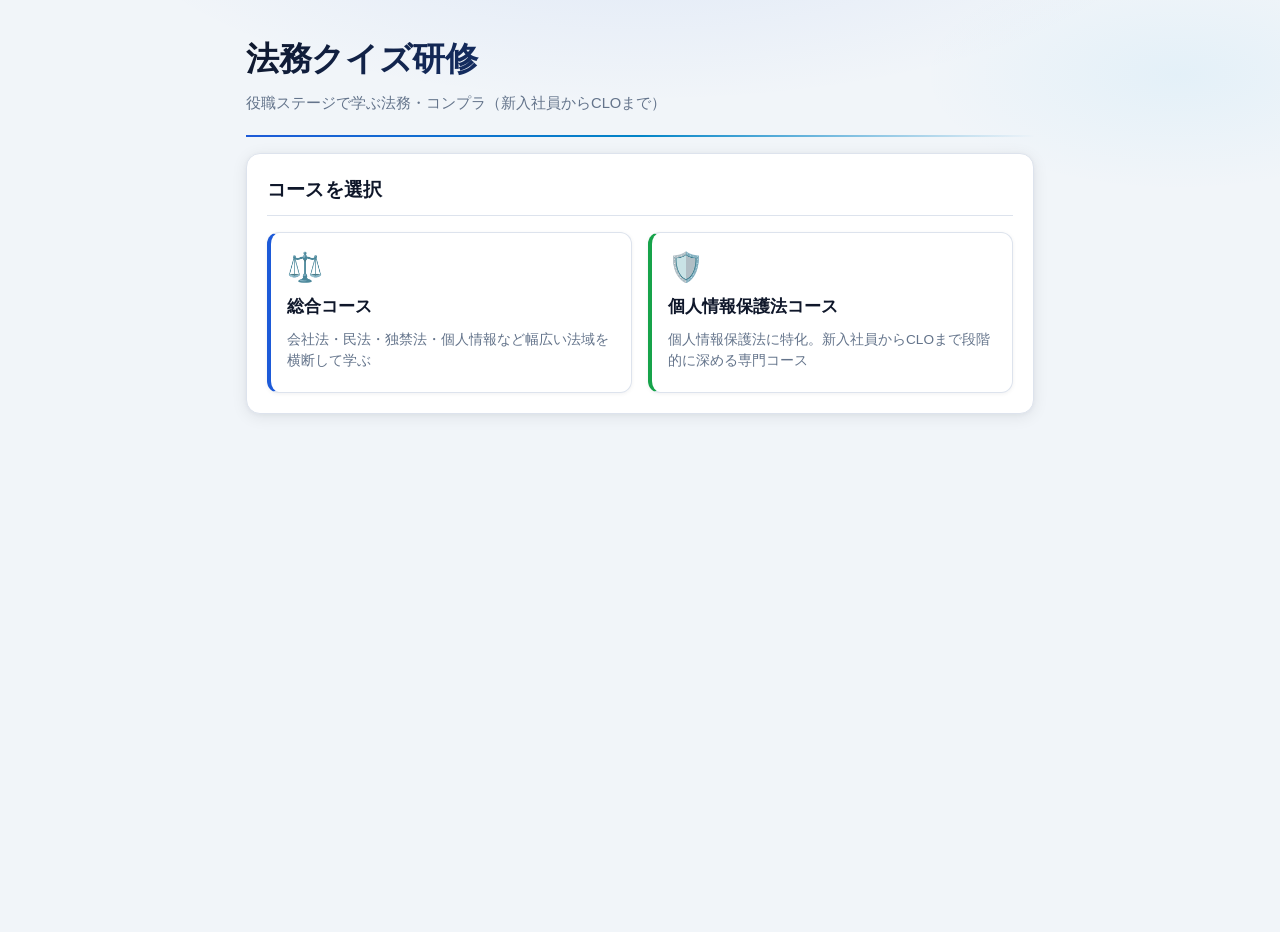
==== index.html @ aae379f2 "feat: UI改善7点（問題番号バッジ・進行バー・解説ブロック・グレードバッジ等） - クイズ中に「問 N / N」バッジを表示 - ステータスパネルに進行プログレスバーを追加 - コースカードにア" ====
<!doctype html>
<html lang="ja">
  <head>
    <meta charset="UTF-8" />
    <meta name="viewport" content="width=device-width, initial-scale=1.0" />
    <title>法務クイズ研修</title>
    <link rel="stylesheet" href="style.css" />
  </head>
  <body>
    <main class="container">
      <h1>法務クイズ研修</h1>
      <p class="subtitle">役職ステージで学ぶ法務・コンプラ（新入社員からCLOまで）</p>

      <!-- コース選択 -->
      <section class="card" id="courseSelectSection">
        <h2>コースを選択</h2>
        <div id="courseGrid" class="course-grid"></div>
      </section>

      <!-- 開始（コース選択後に表示） -->
      <section class="card hidden" id="startSection">
        <h2>研修の開始</h2>
        <button id="backToCourseBtn" class="btn-secondary btn-back">← コース選択に戻る</button>
        <label for="playerName">受講者名</label>
        <input id="playerName" type="text" placeholder="受講者名を入力" />
        <div class="start-buttons">
          <button id="startBtn">▶ 開始</button>
          <button id="showRankingBtn" class="btn-secondary">🏆 ランキング</button>
          <button id="reviewBtn" class="btn-review hidden">📖 復習 <span id="reviewCount" class="review-count">0</span>問</button>
        </div>
        <div class="start-buttons-sub">
          <button id="stageMapBtn" class="btn-secondary">📍 ステージマップ</button>
          <button id="statsBtn" class="btn-secondary">📊 正答率統計</button>
        </div>
      </section>

      <!-- ⑧ ステージマップ -->
      <!-- ストーリーイントロ -->
      <section class="card hidden" id="stageIntroSection">
        <div id="introChapter" class="intro-chapter"></div>
        <div id="introScene" class="intro-scene"></div>
        <hr class="intro-divider" />
        <p id="introNarrative" class="intro-narrative"></p>
        <div class="intro-skills-wrap">
          <div class="intro-skills-header">── 重点スキル・知識 ──</div>
          <ul id="introSkillsList" class="intro-skills-list"></ul>
        </div>
        <div id="introFinalHint" class="intro-boss-hint"></div>
        <button id="introStartBtn" class="intro-start-btn">クイズを開始する</button>
      </section>

      <!-- ⑧ ステージマップ -->
      <section class="card hidden" id="stageMapSection">
        <h2>📍 ステージマップ</h2>
        <div id="stageMapGrid" class="stage-map-grid stage-timeline"></div>
        <button class="btn-secondary panel-close-btn" data-close-panel>← トップへ戻る</button>
      </section>

      <!-- ⑤ 正答率統計 -->
      <section class="card hidden" id="statsSection">
        <h2>📊 正答率統計（テーマ別）</h2>
        <div id="statsContent"></div>
        <button id="clearStatsBtn" class="btn-danger">統計をリセット</button>
        <button class="btn-secondary panel-close-btn" data-close-panel>← トップへ戻る</button>
      </section>


      <section class="card hidden" id="rankingSection">
        <h2>🏆 ランキング（Top 5）</h2>
        <div id="rankingList"></div>
        <button id="clearRankingBtn" class="btn-danger">クリア</button>
        <button class="btn-secondary panel-close-btn" data-close-panel>← トップへ戻る</button>
      </section>

      <!-- クイズ中レイアウト：左ステータス ＋ 右クイズ/結果 -->
      <div class="quiz-layout">
        <section class="card hidden" id="statusSection">
          <h2>ステータス</h2>
          <div class="status-grid">
            <div>名前: <span id="sName">-</span></div>
            <div>役職: <span id="sRole">-</span></div>
            <div>段階: <span id="sLv">1</span></div>
            <div>コンディション: <span id="sHp">100</span></div>
            <div>習熟pt: <span id="sExp">0</span></div>
            <div>進行: <span id="sProgress">0/5</span></div>
            <div>ステージ: <span id="sStage">-</span></div>
          </div>
          <div class="status-progress-wrap">
            <div id="statusProgressBar" class="status-progress-bar"></div>
          </div>
          <div class="achievement-wrap">
            <div class="achievement-title">実績</div>
            <div id="achievementList" class="achievement-list">未獲得</div>
          </div>
        </section>

        <div class="quiz-main">
          <section class="card hidden" id="quizSection">
            <div class="quiz-header">
              <h2>クイズ</h2>
              <div id="questionBadge" class="question-badge hidden"></div>
            </div>
            <div class="timer-wrap">
              <div class="timer-bar-bg">
                <div id="timerBar" class="timer-bar"></div>
              </div>
              <span id="timerText" class="timer-text">30秒</span>
              <span id="comboDisplay" class="combo-badge hidden"></span>
            </div>
            <div id="fatalWarning" class="fatal-warning hidden">
              最終問題 — 不正解または時間切れの場合、このステージは終了し、セッションはここまでとなります。
            </div>
            <p id="questionText"></p>
            <div id="choices"></div>
          </section>

          <section class="card hidden" id="resultSection">
            <h2>結果</h2>
            <div id="scoreBanner" class="score-banner hidden">
              <div id="scoreBannerLabel" class="score-banner-label"></div>
              <div id="scoreBannerValue" class="score-banner-value"></div>
            </div>
            <div id="resultGradeBadge" class="result-grade-badge hidden"></div>
            <p id="resultText"></p>
            <div id="explanationBlock" class="explanation-block hidden"></div>
            <button id="nextBtn">次へ</button>
            <button id="restartBtn" class="hidden">最初から</button>
            <button id="sendBtn" class="btn-secondary hidden">📝 結果を送信</button>
            <button id="shareBtn" class="btn-share hidden">📋 結果をコピー</button>
          </section>
        </div>
      </div>
    </main>

    <!-- ステージクリア演出 -->
    <div id="stageClearOverlay" class="stage-clear-overlay hidden">
      <div class="stage-clear-box">
        <div class="stage-clear-title">ステージ修了</div>
        <div id="stageClearNum" class="stage-clear-num"></div>
        <div id="stageClearRole" class="stage-clear-role"></div>
        <div id="stageClearGrade" class="stage-clear-grade-badge"></div>
      </div>
    </div>

    <script src="app.js"></script>
  </body>
</html>
---- style.css ----
* {
  box-sizing: border-box;
}

:root {
  /* White-based palette */
  --bg: #f1f5f9;
  --bg-card: #ffffff;
  --text-main: #2d3a4a;
  --text-sub: #64748b;
  --text-strong: #0f172a;
  --border: #dde3ed;
  --border-strong: #b8c5d6;
  --shadow-sm: 0 1px 4px rgba(15,23,42,0.06);
  --shadow: 0 3px 16px rgba(15,23,42,0.08), 0 1px 4px rgba(15,23,42,0.04);
  --shadow-md: 0 8px 32px rgba(15,23,42,0.11), 0 2px 8px rgba(15,23,42,0.05);
  --primary: #1d5ad8;
  --primary-hover: #1648b8;
  --primary-light: #eff4ff;
  --accent-info: #0284c7;
  --accent-success: #16a34a;
  --accent-danger: #dc2626;
  --font-h1: clamp(1.7rem, 2.6vw, 2.2rem);
  --font-h2: clamp(1.02rem, 1.6vw, 1.18rem);
  --font-body: 0.97rem;
  --font-small: 0.85rem;
  --radius: 14px;
  --radius-sm: 10px;
  --ring: 0 0 0 3px rgba(29, 90, 216, 0.18);
}

body {
  margin: 0;
  font-family: "Segoe UI", "Yu Gothic UI", sans-serif;
  background-color: var(--bg);
  background-image:
    radial-gradient(ellipse 70% 35% at 50% -10%, rgba(29, 90, 216, 0.09) 0%, transparent 60%),
    radial-gradient(ellipse 40% 25% at 92% 8%, rgba(14, 165, 233, 0.06) 0%, transparent 50%);
  color: var(--text-main);
  line-height: 1.65;
  font-size: var(--font-body);
  min-height: 100vh;
}

.container {
  max-width: 820px;
  margin: 32px auto;
  padding: 0 16px 56px;
}

/* ── ページヘッダー ─────────────────────────────── */
h1 {
  margin-bottom: 4px;
  font-weight: 800;
  letter-spacing: -0.01em;
  font-size: var(--font-h1);
  background: linear-gradient(130deg, #0f172a 0%, #1d5ad8 100%);
  -webkit-background-clip: text;
  -webkit-text-fill-color: transparent;
  background-clip: text;
}

.subtitle {
  color: var(--text-sub);
  margin-top: 0;
  font-size: 0.92rem;
}

/* ── カード ────────────────────────────────────── */
.card {
  background: var(--bg-card);
  border: 1px solid var(--border);
  border-radius: var(--radius);
  padding: 20px;
  margin-top: 16px;
  box-shadow: var(--shadow);
}

.card h2 {
  margin-top: 0;
  margin-bottom: 16px;
  font-size: var(--font-h2);
  color: var(--text-strong);
  font-weight: 700;
  letter-spacing: 0.01em;
  padding-bottom: 10px;
  border-bottom: 1.5px solid var(--border);
}

/* ── ステータス / 結果 ──────────────────────────── */
#statusSection,
#resultSection {
  background: #ffffff;
  border: 1px solid var(--border);
  box-shadow: var(--shadow);
  color: var(--text-main);
  backdrop-filter: none;
}

#statusSection h2,
#resultSection h2 {
  color: var(--text-strong);
}

#statusSection #resultText,
#resultSection #resultText {
  color: var(--text-main);
}

.status-grid {
  display: grid;
  grid-template-columns: repeat(3, minmax(150px, 1fr));
  gap: 10px;
}

.status-grid > div {
  padding: 10px 12px;
  border: 1px solid var(--border);
  border-radius: 10px;
  background: #f8fafc;
  color: var(--text-main);
  font-size: 0.91rem;
}

#statusSection .status-grid > div {
  border: 1px solid var(--border);
  background: #f8fafc;
  color: var(--text-main);
}

.status-grid > div span {
  color: var(--primary);
  font-weight: 700;
  margin-left: 4px;
}

#statusSection .status-grid > div span {
  color: var(--primary);
}

.achievement-wrap {
  margin-top: 12px;
  border-top: 1px solid var(--border);
  padding-top: 10px;
}

.achievement-title {
  font-size: var(--font-small);
  color: var(--text-sub);
  margin-bottom: 6px;
}

.achievement-list {
  font-size: 0.95rem;
  color: #d97706;
  line-height: 1.7;
}

/* ── イベント情報 ────────────────────────────────── */
.event-info {
  background: #eff8ff;
  border-left: 3px solid var(--accent-info);
  padding: 10px;
  border-radius: 6px;
  color: #0369a1;
  margin-bottom: 10px;
}

/* ── インプット ─────────────────────────────────── */
input {
  width: 100%;
  margin: 8px 0 12px;
  padding: 11px 12px;
  border-radius: var(--radius-sm);
  border: 1.5px solid var(--border);
  background: #f8fafc;
  color: var(--text-strong);
  transition: border-color 0.2s ease, box-shadow 0.2s ease, background 0.2s ease;
  font-size: var(--font-body);
  font-family: inherit;
}

input:focus {
  outline: none;
  border-color: var(--primary);
  background: #fff;
  box-shadow: var(--ring);
}

input::placeholder {
  color: #94a3b8;
}

/* ── ボタン ─────────────────────────────────────── */
button {
  padding: 10px 18px;
  border: none;
  border-radius: var(--radius-sm);
  background: var(--primary);
  color: #ffffff;
  cursor: pointer;
  margin-right: 8px;
  margin-bottom: 8px;
  min-height: 42px;
  font-weight: 600;
  font-size: var(--font-body);
  font-family: inherit;
  letter-spacing: 0.01em;
  transition: transform 0.14s ease, background 0.2s ease, box-shadow 0.2s ease, opacity 0.2s ease;
  box-shadow: 0 2px 8px rgba(29, 90, 216, 0.18);
}

button:focus-visible {
  outline: none;
  box-shadow: var(--ring);
}

button:active {
  transform: translateY(1px) scale(0.99);
}

button:disabled {
  cursor: not-allowed;
  opacity: 0.45;
  box-shadow: none;
  transform: none;
}

button:hover {
  background: var(--primary-hover);
  box-shadow: 0 6px 18px rgba(29, 90, 216, 0.28);
  transform: translateY(-1px);
}

/* 選択肢ボタン（outlined スタイル） */
.choice-btn {
  display: block;
  width: 100%;
  text-align: left;
  margin-bottom: 10px;
  background: #fff;
  color: var(--text-strong);
  border: 1.5px solid var(--border);
  font-weight: 500;
  padding: 12px 16px;
  border-radius: var(--radius-sm);
  box-shadow: var(--shadow-sm);
  transition: all 0.18s ease;
}

.choice-btn:hover {
  background: var(--primary-light);
  border-color: var(--primary);
  color: var(--primary);
  transform: translateY(-1px);
  box-shadow: var(--shadow);
}

/* ── タイマー ────────────────────────────────────── */
.timer-wrap {
  display: flex;
  align-items: center;
  gap: 10px;
  margin-bottom: 14px;
  background: #f8fafc;
  border: 1px solid var(--border);
  border-radius: 10px;
  padding: 9px 12px;
}

.timer-bar-bg {
  flex: 1;
  background: var(--border);
  border-radius: 6px;
  height: 8px;
  overflow: hidden;
}

.timer-bar {
  height: 100%;
  width: 100%;
  background: linear-gradient(90deg, var(--primary), var(--accent-info));
  border-radius: 6px;
  transition: width 1s linear, background 0.3s;
}

.timer-text {
  font-size: var(--font-small);
  color: var(--text-sub);
  min-width: 32px;
  text-align: right;
  font-weight: 600;
}

/* コンボバッジ */
.combo-badge {
  font-size: 0.85rem;
  font-weight: bold;
  padding: 2px 10px;
  border-radius: 20px;
  background: linear-gradient(135deg, #f59e0b, #ef4444);
  color: #fff;
  white-space: nowrap;
  animation: popIn 0.3s cubic-bezier(0.175, 0.885, 0.32, 1.275);
  box-shadow: 0 4px 12px rgba(239, 68, 68, 0.25);
}

/* 最終問題警告 */
.fatal-warning {
  background: #fff5f5;
  border: 1.5px solid #fca5a5;
  color: #991b1b;
  font-weight: 600;
  padding: 10px 14px;
  border-radius: 8px;
  margin-bottom: 12px;
  animation: pulse 1s ease-in-out infinite alternate;
}

@keyframes pulse {
  from { border-color: #fca5a5; box-shadow: none; }
  to   { border-color: #ef4444; box-shadow: 0 0 10px rgba(239,68,68,0.18); }
}

/* ── ランキング ──────────────────────────────────── */
.ranking-row {
  display: flex;
  align-items: center;
  gap: 10px;
  padding: 10px 8px;
  border-bottom: 1px solid var(--border);
  font-size: 0.95rem;
  border-radius: 8px;
  transition: background 0.15s;
}

.ranking-row:hover {
  background: #f8fafc;
}

.ranking-name {
  flex: 1;
  font-weight: bold;
  color: var(--text-strong);
}

.ranking-score {
  color: var(--primary);
  font-weight: bold;
}

.ranking-grade {
  font-weight: bold;
  padding: 2px 8px;
  border-radius: 4px;
  font-size: 0.85rem;
}

.grade-S { background: #fef3c7; color: #92400e; border: 1px solid #fcd34d; }
.grade-A { background: #dbeafe; color: #1e40af; border: 1px solid #93c5fd; }
.grade-B { background: #dcfce7; color: #166534; border: 1px solid #86efac; }
.grade-C { background: #f1f5f9; color: #475569; border: 1px solid #cbd5e1; }

.ranking-date {
  color: #94a3b8;
  font-size: 0.8rem;
}

/* ── ステージクリア演出 ──────────────────────────── */
.stage-clear-overlay {
  position: fixed;
  inset: 0;
  background: rgba(15, 23, 42, 0.65);
  display: flex;
  align-items: center;
  justify-content: center;
  z-index: 100;
  animation: fadeIn 0.3s ease;
  backdrop-filter: blur(6px);
}

.stage-clear-overlay.hidden {
  display: none;
}

.stage-clear-box {
  text-align: center;
  background: #fff;
  border-radius: 20px;
  padding: 40px 60px;
  box-shadow: 0 24px 64px rgba(15,23,42,0.22);
  animation: popIn 0.4s cubic-bezier(0.175, 0.885, 0.32, 1.275);
}

.stage-clear-title {
  font-size: 2.8rem;
  font-weight: 800;
  letter-spacing: 4px;
  margin-bottom: 16px;
  background: linear-gradient(135deg, #d97706 0%, #f59e0b 100%);
  -webkit-background-clip: text;
  -webkit-text-fill-color: transparent;
  background-clip: text;
}

.stage-clear-num {
  font-size: 1.3rem;
  color: var(--text-sub);
  margin-bottom: 12px;
}

.stage-clear-role {
  font-size: 1.5rem;
  font-weight: bold;
  color: var(--primary);
  margin-bottom: 16px;
}

.stage-clear-grade-badge {
  display: inline-block;
  font-size: 2.5rem;
  font-weight: bold;
  padding: 8px 32px;
  border-radius: 12px;
  background: #f8fafc;
  border: 2px solid var(--border);
  color: var(--text-strong);
}

@keyframes fadeIn {
  from { opacity: 0; }
  to   { opacity: 1; }
}

@keyframes popIn {
  from { transform: scale(0.6); opacity: 0; }
  to   { transform: scale(1);   opacity: 1; }
}

/* ── スコアバナー ─────────────────────────────────── */
.score-banner {
  text-align: center;
  padding: 24px;
  margin-bottom: 16px;
  border-radius: 12px;
  background: linear-gradient(135deg, #eff4ff, #e0f2fe);
  border: 1.5px solid #bfdbfe;
  animation: popIn 0.5s cubic-bezier(0.175, 0.885, 0.32, 1.275);
}

.score-banner.gameover {
  background: linear-gradient(135deg, #fff5f5, #fef2f2);
  border-color: #fca5a5;
}

.score-banner-label {
  font-size: 0.9rem;
  color: var(--text-sub);
  letter-spacing: 2px;
  text-transform: uppercase;
  margin-bottom: 8px;
  font-weight: 600;
}

.score-banner-value {
  font-size: 3rem;
  font-weight: bold;
  color: var(--primary);
  letter-spacing: 2px;
}

.score-banner.gameover .score-banner-value {
  color: var(--accent-danger);
}

/* ── 選択肢アニメーション ────────────────────────── */
.choice-correct {
  background: #dcfce7 !important;
  border-color: #16a34a !important;
  color: #14532d !important;
  animation: flashCorrect 0.6s ease forwards;
}

.choice-wrong {
  background: #fee2e2 !important;
  border-color: #dc2626 !important;
  color: #7f1d1d !important;
  animation: shakeWrong 0.5s ease forwards;
}

@keyframes flashCorrect {
  0%   { background: #dcfce7; box-shadow: none; }
  40%  { background: #bbf7d0; box-shadow: 0 0 14px rgba(22,163,74,0.28); }
  100% { background: #dcfce7; box-shadow: none; }
}

@keyframes shakeWrong {
  0%, 100% { transform: translateX(0); }
  20%       { transform: translateX(-8px); }
  40%       { transform: translateX(8px); }
  60%       { transform: translateX(-5px); }
  80%       { transform: translateX(5px); }
}

/* ── 復習モード ──────────────────────────────────── */
.btn-review {
  background: #6d28d9;
  box-shadow: 0 2px 8px rgba(109, 40, 217, 0.2);
}

.btn-review:hover {
  background: #5b21b6;
  box-shadow: 0 6px 18px rgba(109, 40, 217, 0.3);
}

.review-count {
  display: inline-block;
  background: var(--accent-danger);
  color: #fff;
  font-size: 0.75rem;
  font-weight: bold;
  padding: 1px 7px;
  border-radius: 10px;
  margin-left: 4px;
}

.review-mode-badge {
  display: inline-block;
  background: #6d28d9;
  color: #fff;
  font-size: 0.75rem;
  padding: 2px 10px;
  border-radius: 12px;
  margin-left: 8px;
  vertical-align: middle;
}

/* ── シェアボタン ─────────────────────────────────── */
.btn-share {
  background: #0f766e;
  box-shadow: 0 2px 8px rgba(15, 118, 110, 0.2);
}

.btn-share:hover {
  background: #0d9488;
  box-shadow: 0 6px 18px rgba(13, 148, 136, 0.3);
}

.btn-share.copied {
  background: var(--accent-success);
}

/* ── セカンダリボタン ────────────────────────────── */
.btn-secondary {
  background: #fff;
  color: var(--text-main);
  border: 1.5px solid var(--border);
  box-shadow: var(--shadow-sm);
}

.btn-secondary:hover {
  background: #f8fafc;
  border-color: var(--border-strong);
  box-shadow: var(--shadow);
  color: var(--text-strong);
  transform: translateY(-1px);
}

.panel-close-btn {
  display: inline-flex;
  align-items: center;
  justify-content: center;
  width: auto;
  margin-top: 10px;
}

/* ── 危険ボタン ──────────────────────────────────── */
.btn-danger {
  background: #fff;
  color: var(--accent-danger);
  border: 1.5px solid #fca5a5;
  box-shadow: none;
  margin-top: 10px;
}

.btn-danger:hover {
  background: #fff5f5;
  border-color: var(--accent-danger);
  box-shadow: 0 4px 12px rgba(220, 38, 38, 0.12);
  transform: translateY(-1px);
}

/* ── スタートボタン群 ──────────────────────────────── */
.start-buttons {
  display: grid;
  grid-template-columns: repeat(3, minmax(0, 1fr));
  gap: 10px;
  margin-bottom: 10px;
}

.start-buttons-sub {
  display: grid;
  grid-template-columns: repeat(3, minmax(0, 1fr));
  gap: 10px;
  margin-top: 4px;
}

.start-buttons button,
.start-buttons-sub button {
  width: 100%;
  margin: 0;
}

/* ── ステージマップ ────────────────────────────────── */
.stage-map-grid {
  display: grid;
  grid-template-columns: repeat(3, minmax(0, 1fr));
  gap: 12px;
  margin-top: 8px;
}

.stage-node {
  border-radius: 10px;
  padding: 14px 10px;
  text-align: center;
  border: 1.5px solid var(--border);
  background: #f8fafc;
  transition: box-shadow 0.2s;
}

.stage-node.cleared {
  border-color: #86efac;
  background: #f0fdf4;
}

.stage-node.available {
  border-color: #93c5fd;
  background: #eff6ff;
  box-shadow: 0 0 14px rgba(37, 99, 235, 0.12);
}

.stage-node.locked {
  opacity: 0.4;
}

.stage-node-num {
  font-size: 0.75rem;
  color: var(--text-sub);
  margin-bottom: 4px;
}

.stage-node.cleared .stage-node-num { color: #16a34a; }
.stage-node.available .stage-node-num { color: var(--primary); }

.stage-node-name {
  font-weight: bold;
  font-size: 0.93rem;
  margin-bottom: 4px;
  color: var(--text-strong);
}

.stage-node-role {
  font-size: 0.78rem;
  color: var(--text-sub);
  margin-bottom: 8px;
}

.stage-node-status {
  font-size: 1.3rem;
}

/* ── 正答率統計 ────────────────────────────────────── */
.stats-row {
  display: flex;
  align-items: center;
  gap: 10px;
  margin-bottom: 10px;
}

.stats-theme {
  width: 120px;
  flex-shrink: 0;
  font-size: 0.82rem;
  color: var(--text-main);
}

.stats-bar-bg {
  flex: 1;
  background: var(--border);
  border-radius: 4px;
  height: 8px;
  overflow: hidden;
}

.stats-bar-fill {
  height: 100%;
  border-radius: 4px;
  background: linear-gradient(90deg, var(--primary), var(--accent-info));
  transition: width 0.5s ease;
}

.stats-label {
  min-width: 72px;
  text-align: right;
  font-size: 0.82rem;
  color: var(--text-sub);
}

.stats-empty {
  color: #94a3b8;
  font-size: 0.9rem;
}

/* ── テーマ別練習 ──────────────────────────────────── */
.theme-grid {
  display: grid;
  grid-template-columns: repeat(auto-fit, minmax(190px, 1fr));
  gap: 10px;
}

.theme-btn {
  background: #fff;
  border: 1.5px solid var(--border);
  border-radius: 8px;
  color: var(--text-main);
  padding: 9px 14px;
  cursor: pointer;
  font-size: 0.88rem;
  font-family: inherit;
  transition: background 0.15s, border-color 0.15s, color 0.15s, transform 0.15s;
  margin: 0;
  width: 100%;
  text-align: left;
  box-shadow: var(--shadow-sm);
}

.theme-btn:hover {
  background: var(--primary-light);
  border-color: var(--primary);
  color: var(--primary);
  transform: translateY(-1px);
}

.theme-count {
  font-size: 0.75rem;
  color: #94a3b8;
  margin-left: 4px;
}

/* ── ストーリーイントロ ─────────────────────────────── */
#stageIntroSection {
  background: linear-gradient(160deg, #f0f6ff 0%, #f8fafc 100%);
  border: 1px solid #bfdbfe;
}

.intro-chapter {
  font-size: 1.08rem;
  font-weight: 700;
  color: #d97706;
  letter-spacing: 0.07em;
  margin-bottom: 6px;
}

.intro-scene {
  font-size: 0.8rem;
  color: var(--text-sub);
  letter-spacing: 0.05em;
  margin-bottom: 14px;
}

.intro-divider {
  border: none;
  border-top: 1px solid var(--border);
  margin: 0 0 18px;
}

.intro-narrative {
  font-size: 0.97rem;
  line-height: 2.0;
  color: var(--text-main);
  white-space: pre-line;
  margin: 0 0 20px;
  padding: 14px 16px;
  background: rgba(255, 255, 255, 0.75);
  border-left: 3px solid #93c5fd;
  border-radius: 0 6px 6px 0;
}

.intro-skills-wrap {
  margin-bottom: 18px;
}

.intro-skills-header {
  font-size: 0.76rem;
  color: var(--accent-info);
  letter-spacing: 0.12em;
  margin-bottom: 10px;
  font-weight: 600;
}

.intro-skills-list {
  list-style: none;
  padding: 0;
  margin: 0;
  display: flex;
  flex-wrap: wrap;
  gap: 8px;
}

.intro-skills-list li {
  background: #eff6ff;
  border: 1px solid #bfdbfe;
  border-radius: 20px;
  padding: 4px 14px;
  font-size: 0.82rem;
  color: #1d4ed8;
}

.intro-boss-hint {
  background: #fff5f5;
  border: 1px solid #fca5a5;
  border-radius: 8px;
  padding: 10px 14px;
  font-size: 0.88rem;
  color: #991b1b;
  font-weight: 600;
  margin-bottom: 20px;
}

.intro-start-btn {
  width: 100%;
  margin: 0;
  padding: 14px;
  background: linear-gradient(135deg, var(--primary) 0%, #1648b8 100%);
  font-size: 1rem;
  font-weight: 700;
  letter-spacing: 0.05em;
  border-radius: 10px;
  border: none;
  box-shadow: 0 4px 20px rgba(29, 90, 216, 0.22);
}

.intro-start-btn:hover {
  background: linear-gradient(135deg, #1648b8 0%, var(--primary) 100%);
  box-shadow: 0 8px 28px rgba(29, 90, 216, 0.32);
  transform: translateY(-1px);
}

/* ── ユーティリティ ──────────────────────────────── */
.hidden {
  display: none;
}

#resultText {
  white-space: pre-line;
  color: var(--text-main);
}

/* ── クイズセクション ────────────────────────────── */
#questionText {
  font-size: 1.08rem;
  margin-bottom: 14px;
  color: var(--text-strong);
  line-height: 1.8;
  font-weight: 500;
}

#quizSection {
  color: var(--text-main);
}

#quizSection #questionText {
  color: var(--text-strong);
}

#choices {
  margin-top: 10px;
}

/* ── レスポンシブ ────────────────────────────────── */
@media (max-width: 640px) {
  .container {
    margin-top: 18px;
    padding-bottom: 28px;
  }

  .card {
    border-radius: 12px;
    padding: 14px;
  }

  h1 {
    font-size: 1.55rem;
  }

  button {
    width: 100%;
    margin-right: 0;
  }

  .start-buttons,
  .start-buttons-sub {
    grid-template-columns: 1fr;
  }

  .status-grid {
    grid-template-columns: 1fr;
  }

  .stage-clear-box {
    padding: 28px 24px;
    margin: 0 16px;
  }
}


/* ── クイズ中レイアウト（左ステータス ＋ 右クイズ） ── */
.quiz-layout {
  display: flex;
  gap: 16px;
  align-items: flex-start;
  margin-top: 16px;
}

/* 左：ステータスパネル（縦一列・固定幅） */
#statusSection {
  width: 210px;
  flex-shrink: 0;
  margin-top: 0;
}

.quiz-layout #statusSection .status-grid {
  grid-template-columns: 1fr;
  gap: 8px;
}

.quiz-layout #statusSection .status-grid > div {
  font-size: 0.86rem;
  padding: 8px 10px;
}

/* 右：クイズ・結果エリア（余白を広く） */
.quiz-main {
  flex: 1;
  min-width: 0;
}

.quiz-main > .card {
  margin-top: 0;
}

.quiz-main > .card + .card {
  margin-top: 16px;
}

/* モバイルでは縦積みに戻す */
@media (max-width: 700px) {
  .quiz-layout {
    flex-direction: column;
  }

  #statusSection {
    width: 100%;
  }

  .quiz-layout #statusSection .status-grid {
    grid-template-columns: repeat(2, 1fr);
  }
}

/* ── コース選択 ─────────────────────────────────── */
.course-grid {
  display: grid;
  grid-template-columns: repeat(auto-fit, minmax(220px, 1fr));
  gap: 16px;
  margin-top: 12px;
}

.course-card {
  background: #fff;
  border: 1.5px solid var(--border);
  border-radius: 12px;
  padding: 20px 16px;
  cursor: pointer;
  transition: border-color 0.2s, background 0.2s, transform 0.15s, box-shadow 0.2s;
  box-shadow: var(--shadow-sm);
}

.course-card:hover {
  border-color: var(--primary);
  background: #f5f8ff;
  transform: translateY(-3px);
  box-shadow: var(--shadow-md);
}

.course-card-name {
  font-size: 1.08rem;
  font-weight: 700;
  color: var(--text-strong);
  margin-bottom: 8px;
}

.course-card-desc {
  font-size: 0.85rem;
  color: var(--text-sub);
  line-height: 1.6;
}

.btn-back {
  margin-bottom: 12px;
  font-size: 0.85rem;
}

/* ── ヘッダーアクセントライン ───────────────────── */
.subtitle {
  padding-bottom: 20px;
  border-bottom: 2px solid transparent;
  border-image: linear-gradient(90deg, var(--primary) 0%, var(--accent-info) 50%, transparent 100%) 1;
  margin-bottom: 4px;
}

/* ── 問題番号バッジ ─────────────────────────────── */
.quiz-header {
  display: flex;
  align-items: center;
  justify-content: space-between;
  margin-bottom: 0;
}

.quiz-header h2 {
  margin-bottom: 0;
  border-bottom: none;
  padding-bottom: 0;
}

.question-badge {
  font-size: 0.88rem;
  font-weight: 700;
  color: var(--primary);
  background: var(--primary-light);
  border: 1.5px solid #bfdbfe;
  border-radius: 20px;
  padding: 4px 14px;
  letter-spacing: 0.04em;
}

/* ── ステータス進行バー ──────────────────────────── */
.status-progress-wrap {
  margin-top: 12px;
  background: var(--border);
  border-radius: 6px;
  height: 6px;
  overflow: hidden;
}

.status-progress-bar {
  height: 100%;
  width: 0%;
  background: linear-gradient(90deg, var(--primary), var(--accent-info));
  border-radius: 6px;
  transition: width 0.5s ease;
}

/* ── コースカード カラーバリアント ──────────────── */
.course-card-icon {
  font-size: 1.8rem;
  margin-bottom: 10px;
  line-height: 1;
}

.course-card--blue {
  border-left: 4px solid var(--primary);
}

.course-card--blue:hover {
  border-left-color: var(--primary-hover);
}

.course-card--green {
  border-left: 4px solid #16a34a;
}

.course-card--green:hover {
  border-left-color: #15803d;
}

/* ── 解説ブロック ────────────────────────────────── */
.explanation-block {
  margin-top: 12px;
  padding: 12px 16px;
  background: #f0f6ff;
  border-left: 3px solid var(--primary);
  border-radius: 0 8px 8px 0;
  font-size: 0.93rem;
  color: var(--text-main);
  line-height: 1.75;
  white-space: pre-line;
}

/* ── 結果グレードバッジ ──────────────────────────── */
.result-grade-badge {
  text-align: center;
  font-size: 3.5rem;
  font-weight: 800;
  padding: 16px 0 8px;
  letter-spacing: 0.05em;
  line-height: 1;
}

.result-grade-badge.grade-S { color: #d97706; }
.result-grade-badge.grade-A { color: var(--primary); }
.result-grade-badge.grade-B { color: #16a34a; }
.result-grade-badge.grade-C { color: #64748b; }

/* ── ステージマップ タイムライン ─────────────────── */
.stage-timeline {
  display: flex;
  flex-direction: column;
  gap: 0;
}

.stage-tl-row {
  display: flex;
  align-items: flex-start;
  gap: 12px;
}

.stage-tl-left {
  display: flex;
  flex-direction: column;
  align-items: center;
  flex-shrink: 0;
  width: 20px;
  padding-top: 14px;
}

.stage-tl-dot {
  width: 14px;
  height: 14px;
  border-radius: 50%;
  border: 2px solid var(--border-strong);
  background: #fff;
  flex-shrink: 0;
}

.stage-tl-dot.cleared   { background: #16a34a; border-color: #16a34a; }
.stage-tl-dot.available { background: var(--primary); border-color: var(--primary); }
.stage-tl-dot.locked    { background: #e2e8f0; border-color: var(--border); }

.stage-tl-line {
  width: 2px;
  flex: 1;
  min-height: 16px;
  background: var(--border);
  margin: 2px 0;
}

.stage-tl-content {
  flex: 1;
  margin-bottom: 10px;
  padding: 12px 14px;
}

.stage-tl-status {
  font-size: 0.8rem;
  font-weight: 600;
  margin-top: 4px;
}

.stage-tl-status.cleared   { color: #16a34a; }
.stage-tl-status.available { color: var(--primary); }
.stage-tl-status.locked    { color: #94a3b8; }

/* stage-node の margin-bottom を timeline 内で上書き */
.stage-timeline .stage-node {
  margin-bottom: 0;
}

/* モバイル: stage map timeline はそのまま */
@media (max-width: 640px) {
  .stage-timeline {
    gap: 0;
  }
}
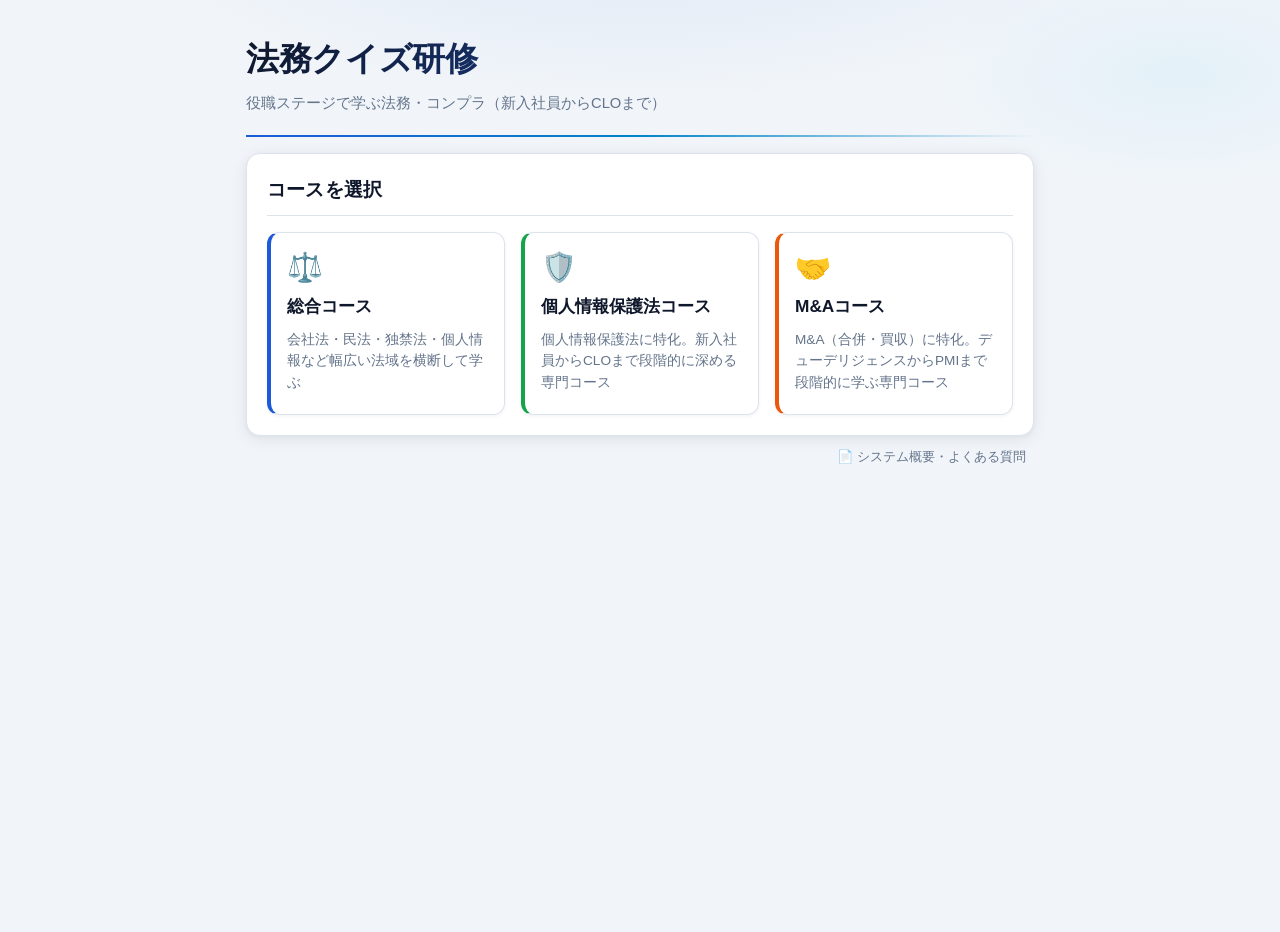
==== commit 8d259d89: "feat: M&Aコースを新設し、イントロ画面を整理 - M&Aコース（id: ma）を新設（6ステージ構成、スキーム比較〜CLOレベル） - M&A問題60問をquestions.jsonに追加（各" ====
--- a/index.html
+++ b/index.html
@@ -17,6 +17,13 @@
         <div id="courseGrid" class="course-grid"></div>
       </section>
 
+      <!-- システム概要リンク -->
+      <div style="text-align:right; margin-top:6px;">
+        <a href="about.html" target="_blank" style="font-size:0.82rem; color:var(--text-sub); text-decoration:none; display:inline-flex; align-items:center; gap:4px; padding:4px 8px; border-radius:6px; transition:background 0.15s;" onmouseover="this.style.background='var(--primary-light)'" onmouseout="this.style.background=''">
+          📄 システム概要・よくある質問
+        </a>
+      </div>
+
       <!-- 開始（コース選択後に表示） -->
       <section class="card hidden" id="startSection">
         <h2>研修の開始</h2>
@@ -32,21 +39,6 @@
           <button id="stageMapBtn" class="btn-secondary">📍 ステージマップ</button>
           <button id="statsBtn" class="btn-secondary">📊 正答率統計</button>
         </div>
-      </section>
-
-      <!-- ⑧ ステージマップ -->
-      <!-- ストーリーイントロ -->
-      <section class="card hidden" id="stageIntroSection">
-        <div id="introChapter" class="intro-chapter"></div>
-        <div id="introScene" class="intro-scene"></div>
-        <hr class="intro-divider" />
-        <p id="introNarrative" class="intro-narrative"></p>
-        <div class="intro-skills-wrap">
-          <div class="intro-skills-header">── 重点スキル・知識 ──</div>
-          <ul id="introSkillsList" class="intro-skills-list"></ul>
-        </div>
-        <div id="introFinalHint" class="intro-boss-hint"></div>
-        <button id="introStartBtn" class="intro-start-btn">クイズを開始する</button>
       </section>
 
       <!-- ⑧ ステージマップ -->
@@ -76,6 +68,10 @@
       <div class="quiz-layout">
         <section class="card hidden" id="statusSection">
           <h2>ステータス</h2>
+          <div id="characterAvatar" class="character-avatar-wrap">
+            <div id="avatarIcon" class="avatar-icon">👤</div>
+            <div id="avatarRoleName" class="avatar-role-name"></div>
+          </div>
           <div class="status-grid">
             <div>名前: <span id="sName">-</span></div>
             <div>役職: <span id="sRole">-</span></div>
@@ -95,6 +91,19 @@
         </section>
 
         <div class="quiz-main">
+          <!-- ストーリーイントロ -->
+          <section class="card hidden" id="stageIntroSection">
+            <div id="introChapter" class="intro-chapter"></div>
+            <div id="introScene" class="intro-scene"></div>
+            <hr class="intro-divider" />
+            <p id="introNarrative" class="intro-narrative"></p>
+            <div class="intro-skills-wrap">
+              <div class="intro-skills-header">── 重点スキル・知識 ──</div>
+              <ul id="introSkillsList" class="intro-skills-list"></ul>
+            </div>
+            <button id="introStartBtn" class="intro-start-btn">クイズを開始する</button>
+          </section>
+
           <section class="card hidden" id="quizSection">
             <div class="quiz-header">
               <h2>クイズ</h2>
@@ -139,6 +148,7 @@
         <div id="stageClearNum" class="stage-clear-num"></div>
         <div id="stageClearRole" class="stage-clear-role"></div>
         <div id="stageClearGrade" class="stage-clear-grade-badge"></div>
+        <div id="stageClearStats" class="stage-clear-stats hidden"></div>
       </div>
     </div>
 
--- a/style.css
+++ b/style.css
@@ -87,6 +87,40 @@
   border-bottom: 1.5px solid var(--border);
 }
 
+/* ── キャラクターアバター ────────────────────────── */
+.character-avatar-wrap {
+  text-align: center;
+  padding: 14px 10px 10px;
+  border-radius: 10px;
+  border: 1.5px solid var(--border);
+  background: #f8fafc;
+  margin-bottom: 12px;
+  transition: background 0.45s ease, border-color 0.45s ease;
+}
+
+.avatar-icon {
+  font-size: 2.6rem;
+  line-height: 1;
+  display: block;
+  margin-bottom: 6px;
+}
+
+.avatar-role-name {
+  font-size: 0.8rem;
+  font-weight: 700;
+  letter-spacing: 0.06em;
+  transition: color 0.45s ease;
+}
+
+.avatar-pop {
+  animation: avatarPop 0.45s cubic-bezier(0.175, 0.885, 0.32, 1.275);
+}
+
+@keyframes avatarPop {
+  from { transform: scale(0.82); opacity: 0.5; }
+  to   { transform: scale(1);    opacity: 1; }
+}
+
 /* ── ステータス / 結果 ──────────────────────────── */
 #statusSection,
 #resultSection {
@@ -305,6 +339,22 @@
   box-shadow: 0 4px 12px rgba(239, 68, 68, 0.25);
 }
 
+/* ── ボス問モード ───────────────────────────────── */
+#quizSection.boss-mode {
+  border-color: #fca5a5;
+  background: linear-gradient(160deg, #fff5f5 0%, #fff8f8 100%);
+  animation: bossGlow 1.4s ease-in-out infinite alternate;
+}
+
+#quizSection.boss-mode #questionText {
+  color: #7f1d1d;
+}
+
+@keyframes bossGlow {
+  from { box-shadow: 0 0 0 2px rgba(239,68,68,0.10), var(--shadow); }
+  to   { box-shadow: 0 0 0 4px rgba(239,68,68,0.22), var(--shadow-md); }
+}
+
 /* 最終問題警告 */
 .fatal-warning {
   background: #fff5f5;
@@ -425,6 +475,28 @@
   background: #f8fafc;
   border: 2px solid var(--border);
   color: var(--text-strong);
+}
+
+.stage-clear-stats {
+  display: flex;
+  gap: 10px;
+  justify-content: center;
+  flex-wrap: wrap;
+  margin-top: 18px;
+}
+
+.stage-clear-stat {
+  background: #f8fafc;
+  border: 1px solid var(--border);
+  border-radius: 8px;
+  padding: 5px 14px;
+  font-size: 0.85rem;
+  color: var(--text-sub);
+}
+
+.stage-clear-stat strong {
+  color: var(--primary);
+  font-weight: 700;
 }
 
 @keyframes fadeIn {
@@ -1084,6 +1156,14 @@
   border-left-color: #15803d;
 }
 
+.course-card--orange {
+  border-left: 4px solid #ea580c;
+}
+
+.course-card--orange:hover {
+  border-left-color: #c2410c;
+}
+
 /* ── 解説ブロック ────────────────────────────────── */
 .explanation-block {
   margin-top: 12px;
@@ -1094,7 +1174,23 @@
   font-size: 0.93rem;
   color: var(--text-main);
   line-height: 1.75;
-  white-space: pre-line;
+}
+
+.explanation-block:not(.hidden) {
+  animation: fadeSlideIn 0.35s ease;
+}
+
+@keyframes fadeSlideIn {
+  from { opacity: 0; transform: translateY(6px); }
+  to   { opacity: 1; transform: translateY(0); }
+}
+
+.expl-kw {
+  color: var(--primary);
+  font-weight: 700;
+  background: #eff4ff;
+  padding: 0 2px;
+  border-radius: 3px;
 }
 
 /* ── 結果グレードバッジ ──────────────────────────── */
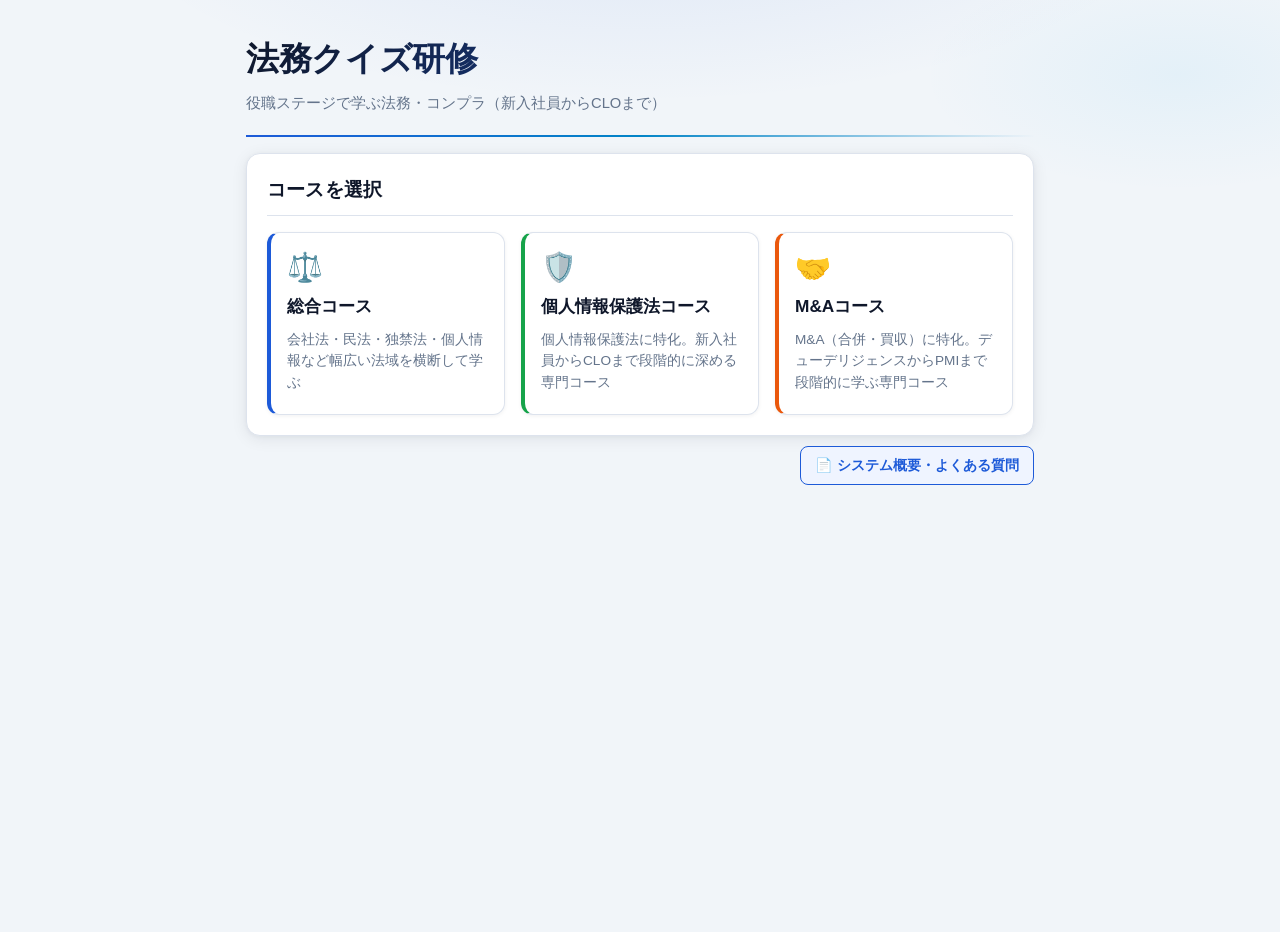
==== commit 99c1abee: "style: システム概要・よくある質問ボタンを目立つデザインに変更 薄いテキストリンクからボーダー付きボタンスタイルへ変更 （プライマリカラー・背景色・太字・ホバーで反転）  Co-Authored" ====
--- a/index.html
+++ b/index.html
@@ -18,8 +18,8 @@
       </section>
 
       <!-- システム概要リンク -->
-      <div style="text-align:right; margin-top:6px;">
-        <a href="about.html" target="_blank" style="font-size:0.82rem; color:var(--text-sub); text-decoration:none; display:inline-flex; align-items:center; gap:4px; padding:4px 8px; border-radius:6px; transition:background 0.15s;" onmouseover="this.style.background='var(--primary-light)'" onmouseout="this.style.background=''">
+      <div style="text-align:right; margin-top:10px;">
+        <a href="about.html" target="_blank" style="font-size:0.88rem; color:var(--primary); text-decoration:none; display:inline-flex; align-items:center; gap:6px; padding:7px 14px; border-radius:8px; border:1.5px solid var(--primary); background:var(--primary-light); font-weight:600; transition:background 0.15s, color 0.15s;" onmouseover="this.style.background='var(--primary)';this.style.color='#fff';" onmouseout="this.style.background='var(--primary-light)';this.style.color='var(--primary)';">
           📄 システム概要・よくある質問
         </a>
       </div>
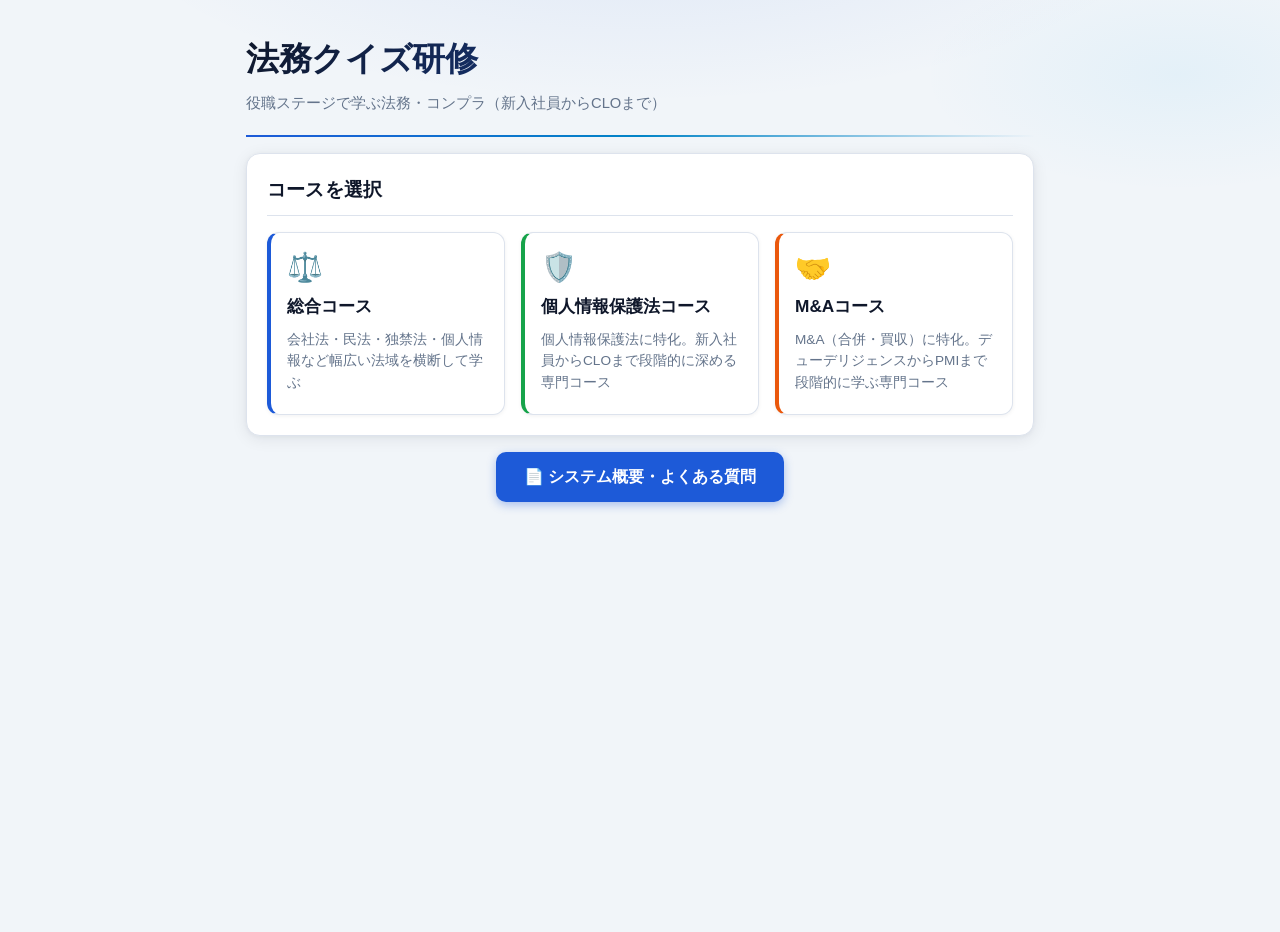
==== commit 40b8e3ba: "style: システム概要・よくある質問ボタンをさらに目立つデザインへ 塗りつぶしブルー・大きめパディング・影・ホバーで浮き上がる効果 中央配置に変更  Co-Authored-By: Claude " ====
--- a/index.html
+++ b/index.html
@@ -18,8 +18,8 @@
       </section>
 
       <!-- システム概要リンク -->
-      <div style="text-align:right; margin-top:10px;">
-        <a href="about.html" target="_blank" style="font-size:0.88rem; color:var(--primary); text-decoration:none; display:inline-flex; align-items:center; gap:6px; padding:7px 14px; border-radius:8px; border:1.5px solid var(--primary); background:var(--primary-light); font-weight:600; transition:background 0.15s, color 0.15s;" onmouseover="this.style.background='var(--primary)';this.style.color='#fff';" onmouseout="this.style.background='var(--primary-light)';this.style.color='var(--primary)';">
+      <div style="text-align:center; margin-top:16px;">
+        <a href="about.html" target="_blank" style="font-size:1rem; color:#fff; text-decoration:none; display:inline-flex; align-items:center; gap:8px; padding:12px 28px; border-radius:10px; background:var(--primary); font-weight:700; box-shadow:0 3px 10px rgba(29,90,216,0.35); transition:background 0.15s, box-shadow 0.15s, transform 0.1s;" onmouseover="this.style.background='var(--primary-hover)';this.style.boxShadow='0 5px 16px rgba(29,90,216,0.45)';this.style.transform='translateY(-1px)';" onmouseout="this.style.background='var(--primary)';this.style.boxShadow='0 3px 10px rgba(29,90,216,0.35)';this.style.transform='translateY(0)';">
           📄 システム概要・よくある質問
         </a>
       </div>
